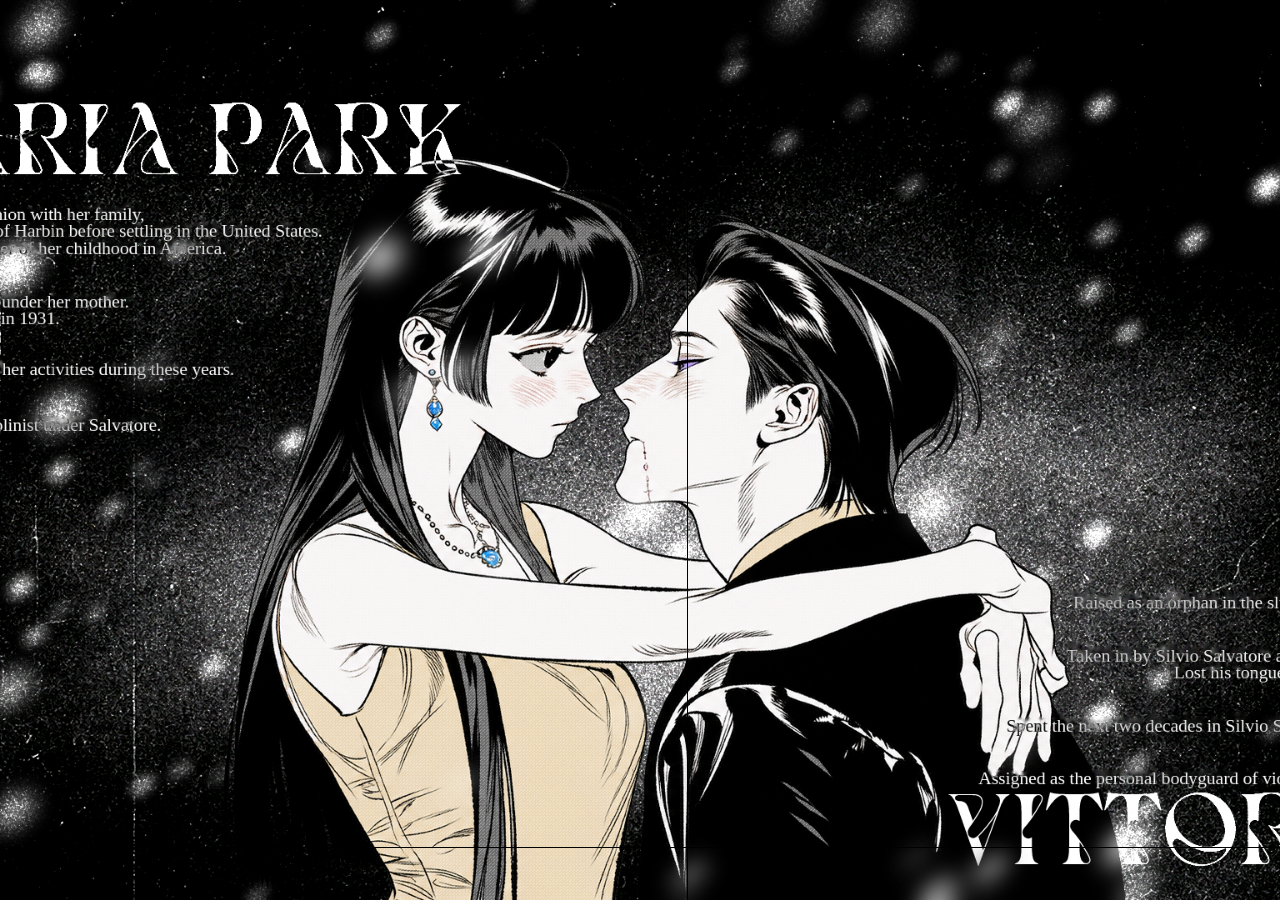
==== index.html @ 5807adc8 "Add files via upload" ====
<!doctype html>
<html lang="ko">
<head>
  <meta charset="utf-8">
  <meta name="viewport" content="width=device-width,initial-scale=1,viewport-fit=cover">
  <meta name="theme-color" content="#000000">
  <title>MARIA PARK × VITTORIO</title>
  <meta name="description" content="MARIA PARK × VITTORIO — private archive">
  <link rel="preload" as="image" href="assets/scene-static.png">
  <link rel="stylesheet" href="style.css?v=9">
  <script src="script.js?v=10" defer></script>
</head>
<body>
 <main class="viewport" id="viewport" aria-label="MARIA PARK × VITTORIO">
   <div class="scene" id="scene">
     <!-- 사용자가 제시한 눈이 고정된 원본 합성본. PSD의 Divide/노이즈/블렌딩이 화소에 포함되어 있습니다. -->
     <img class="scene-image" src="assets/scene-static.png" draggable="false" alt="">
     <!-- 실제 2(4).psd에 들어 있는 클리핑 호버 이미지; 움직이는 것은 호버 와이프뿐입니다. -->
     <img class="hover-layer hover-maria" src="assets/hover-maria.png" draggable="false" alt="">
     <img class="hover-layer hover-vittorio" src="assets/hover-vittorio.png" draggable="false" alt="">
     <!-- 기존 픽셀 글씨를 다시 겹쳐 쓰지 않도록, 해당 픽셀을 원본 배경으로 덮고 빨간 글씨를 노출. -->
     <img class="title-wipe title-clean title-clean-maria" src="assets/title-clean-maria.png" draggable="false" alt="">
     <img class="title-wipe title-red title-red-maria" src="assets/title-red-maria.png" draggable="false" alt="">
     <img class="title-wipe title-clean title-clean-vittorio" src="assets/title-clean-vittorio.png" draggable="false" alt="">
     <img class="title-wipe title-red title-red-vittorio" src="assets/title-red-vittorio.png" draggable="false" alt="">
     <svg class="hit-map" viewBox="0 0 1920 1080" xmlns="http://www.w3.org/2000/svg" aria-label="이미지와 제목 링크">
  <!-- 인물 클릭 영역은 PSD 호버 이미지의 실제 알파 모양으로 추출. 비토리오 뒤, 마리아 앞 순서. -->
  <a class="hotspot" data-link="vittorioImage" data-hover="vittorio" aria-label="비토리오 이미지 링크"><path fill-rule="evenodd" d="M999 266 L993 293 L995 299 L1019 300 L1025 324 L1020 324 L1005 309 L996 307 L1006 326 L973 350 L964 375 L969 400 L966 370 L972 355 L986 340 L998 335 L983 366 L982 382 L989 402 L983 376 L994 347 L1012 333 L1027 349 L993 400 L996 418 L990 423 L977 420 L986 426 L927 465 L945 492 L938 517 L946 530 L941 556 L929 584 L933 594 L948 604 L1001 602 L1015 609 L1025 623 L1038 667 L1066 704 L1024 772 L974 880 L966 920 L956 1048 L959 1079 L1541 1079 L1527 991 L1510 941 L1492 905 L1449 835 L1368 732 L1366 718 L1354 715 L1326 686 L1281 617 L1271 616 L1266 607 L1264 583 L1273 558 L1292 538 L1315 524 L1327 504 L1335 479 L1335 497 L1329 516 L1317 535 L1300 549 L1323 532 L1335 505 L1338 476 L1339 514 L1324 545 L1340 523 L1347 492 L1341 435 L1358 463 L1365 486 L1365 508 L1359 522 L1367 512 L1367 464 L1356 431 L1342 408 L1316 379 L1256 342 L1173 300 L1076 260 L1047 256 L1028 262 L1013 278 L1033 262 L1054 259 L1071 263 L1036 273 L1025 284 L1020 299 L999 300 L999 272 L1019 251 Z M1342 455 L1346 470 L1342 508 Z"/></a>
  <a class="hotspot" data-link="mariaImage" data-hover="maria" aria-label="마리아 이미지 링크"><path fill-rule="evenodd" d="M1453 705 L1446 695 L1406 670 L1389 651 L1385 635 L1366 628 L1354 634 L1343 652 L1303 665 L1121 690 L1065 703 L1040 670 L1016 670 L965 660 L938 650 L874 611 L842 602 L816 600 L807 557 L808 542 L834 551 L849 548 L859 527 L886 501 L888 488 L913 475 L893 424 L898 417 L912 414 L906 415 L903 411 L913 399 L934 394 L958 370 L964 347 L967 349 L963 315 L966 313 L967 318 L969 311 L984 305 L999 305 L1020 314 L1020 310 L1000 305 L1007 304 L998 300 L970 305 L956 263 L931 236 L903 226 L871 228 L876 208 L874 193 L869 183 L848 167 L864 181 L871 195 L871 210 L865 223 L780 194 L744 189 L693 194 L661 212 L630 243 L610 277 L596 319 L563 509 L539 590 L507 668 L487 750 L461 929 L459 1012 L466 1062 L463 1022 L466 916 L477 836 L473 979 L481 1065 L482 1028 L487 1063 L489 1049 L495 1063 L496 1049 L501 1064 L502 1046 L507 1065 L508 1050 L513 1066 L515 1053 L520 1068 L515 934 L528 1015 L529 1066 L543 1028 L549 1060 L554 983 L566 1059 L568 1035 L571 1058 L572 1047 L574 1058 L577 1034 L581 1052 L583 1035 L590 1053 L578 970 L599 1050 L598 1026 L606 1047 L605 1030 L613 1050 L612 1039 L620 1049 L619 1045 L623 1047 L625 1042 L652 1039 L661 1058 L653 1079 L929 1079 L968 880 L963 837 L942 796 L1021 793 L1131 779 L1289 724 L1337 713 L1360 714 L1369 722 L1369 738 L1342 755 L1344 815 L1350 848 L1360 852 L1369 839 L1367 897 L1379 906 L1378 928 L1386 932 L1393 919 L1405 909 L1407 928 L1415 933 L1434 889 L1443 915 L1452 912 L1455 838 L1475 818 L1471 798 L1457 774 Z M533 986 L540 1013 L534 1049 Z M519 920 L529 972 L530 1007 Z M528 888 L539 956 L540 988 L530 936 Z M903 243 L924 249 L945 262 L959 279 L967 306 L960 310 L940 278 Z M878 231 L903 229 L922 234 L949 254 L960 274 L928 248 Z"/></a>
  <!-- 이름은 인물보다 클릭 우선순위가 높음. 연대기는 링크를 걸지 않음. -->
  <a class="hotspot" data-link="mariaName" data-hover="maria-name" aria-label="MARIA PARK 이름 링크"><rect x="35" y="120" width="711" height="92"/></a>
  <a class="hotspot" data-link="vittorioName" data-hover="vittorio-name" aria-label="VITTORIO 이름 링크"><rect x="1330" y="948" width="555" height="95"/></a>
</svg>
     <!-- 래스터 글씨가 아닌 실제 선택 가능한 본문. PSD의 문자 레이어 좌표에 맞췄습니다. -->
     <section class="chronology maria-copy" aria-label="마리아 연대기">
      <p style="--top:0px"><strong>1920–1922</strong><span>Left the Soviet Union with her family,<br>traveling by way of Harbin before settling in the United States.<br>Spent the remainder of her childhood in America.</span></p>
      <p style="--top:105px"><strong>1922–1931</strong><span>Studied the violin under her mother.<br>Both parents died in 1931.</span></p>
      <p style="--top:186px"><strong>1933–1938</strong><span>Little is known of her activities during these years.</span></p>
      <p style="--top:253px"><strong>1940–</strong><span>Employed as a violinist under Salvatore.</span></p>
     </section>
     <section class="chronology vittorio-copy" aria-label="비토리오 연대기">
      <p style="--top:0px"><strong>1909–1919</strong><span>Raised as an orphan in the slums of New York.</span></p>
      <p style="--top:64px"><strong>1920</strong><span>Taken in by Silvio Salvatore at ten years of age.<br>Lost his tongue at Silvio's hands.</span></p>
      <p style="--top:148px"><strong>1920–1939</strong><span>Spent the next two decades in Silvio Salvatore's service.</span></p>
      <p style="--top:211px"><strong>1940–</strong><span>Assigned as the personal bodyguard of violinist Maria Park.</span></p>
     </section>
   </div>
 </main>
</body>
</html>
---- style.css ----
/* 1920x1080 PSD: desktop monitor-fixed stage; mobile cover with horizontal panning. */
:root{color-scheme:dark;--red-duration:1.6s}
*{box-sizing:border-box}
html,body{margin:0;width:100%;height:100%;overflow:hidden;background:#000}
body{font-family:"Times New Roman",Tinos,Georgia,serif}
.viewport{position:relative;width:100%;height:100svh;background:#000;overflow:hidden;touch-action:pan-y}
.scene{position:absolute;top:0;left:0;width:1920px;height:1080px;transform-origin:0 0;will-change:transform;user-select:none}
.scene-image{position:absolute;inset:0;width:1920px;height:1080px;display:block;pointer-events:none;user-select:none;-webkit-user-select:none}
/* Fixed PSD snow is already part of scene-static.png. No snow canvas, timers, animations or scrolling sheets. */
.hover-layer{position:absolute;z-index:3;display:block;pointer-events:none;user-select:none;transition:clip-path var(--red-duration) cubic-bezier(.45,0,.2,1);will-change:clip-path}
.hover-maria{mix-blend-mode:multiply;left:458px;top:167px;width:1023px;height:913px;clip-path:inset(100% 0 0 0)}
.scene[data-hover="maria"] .hover-maria{clip-path:inset(0 0 0 0)}
.hover-vittorio{mix-blend-mode:screen;left:927px;top:247px;width:616px;height:833px;clip-path:inset(0 0 100% 0)}
.scene[data-hover="vittorio"] .hover-vittorio{clip-path:inset(0 0 0 0)}
.title-wipe{position:absolute;display:block;pointer-events:none;user-select:none;transition:clip-path var(--red-duration) cubic-bezier(.45,0,.2,1);will-change:clip-path}
.title-clean{z-index:5}
.title-red{z-index:6;mix-blend-mode:difference}
.title-clean-maria,.title-red-maria{left:35px;top:123px;width:711px;height:86px;clip-path:inset(0 100% 0 0)}
.scene[data-hover="maria-name"] .title-clean-maria,.scene[data-hover="maria-name"] .title-red-maria{clip-path:inset(0 0 0 0)}
.title-clean-vittorio,.title-red-vittorio{left:1330px;top:951px;width:555px;height:88px;clip-path:inset(0 0 0 100%)}
.scene[data-hover="vittorio-name"] .title-clean-vittorio,.scene[data-hover="vittorio-name"] .title-red-vittorio{clip-path:inset(0 0 0 0)}
.hit-map{position:absolute;inset:0;width:1920px;height:1080px;z-index:10;overflow:visible}
.hotspot{cursor:pointer;outline:none}
.hotspot path,.hotspot rect{fill:transparent;stroke:none;pointer-events:all}
.hotspot:focus-visible{outline:none}
/* Chronologies are real, visible selectable HTML text, not raster images or an invisible overlay. */
.chronology{position:absolute;z-index:20;color:#fff;font-family:"Times New Roman",Tinos,Georgia,serif;font-size:22px;font-weight:400;line-height:20.5px;letter-spacing:-.16px;user-select:text;-webkit-user-select:text;cursor:text;white-space:nowrap;mix-blend-mode:difference}
.chronology p{position:absolute;top:var(--top);margin:0;padding:0;line-height:20.5px;white-space:nowrap}
.chronology strong{display:block;font-weight:700;line-height:20.5px}
.chronology span{display:block;line-height:20.5px}
.chronology::selection,.chronology *::selection{color:white;background:rgba(140,165,230,.52)}
.maria-copy{left:35px;top:226px;width:548px;height:290px;text-align:left}
.vittorio-copy{left:1362px;top:692px;width:523px;height:248px;text-align:right}
.vittorio-copy p{right:0}
@media (max-width:700px) and (orientation:portrait){.viewport{touch-action:none}}
@media (prefers-reduced-motion:reduce){.title-wipe,.hover-layer{transition:none!important}}
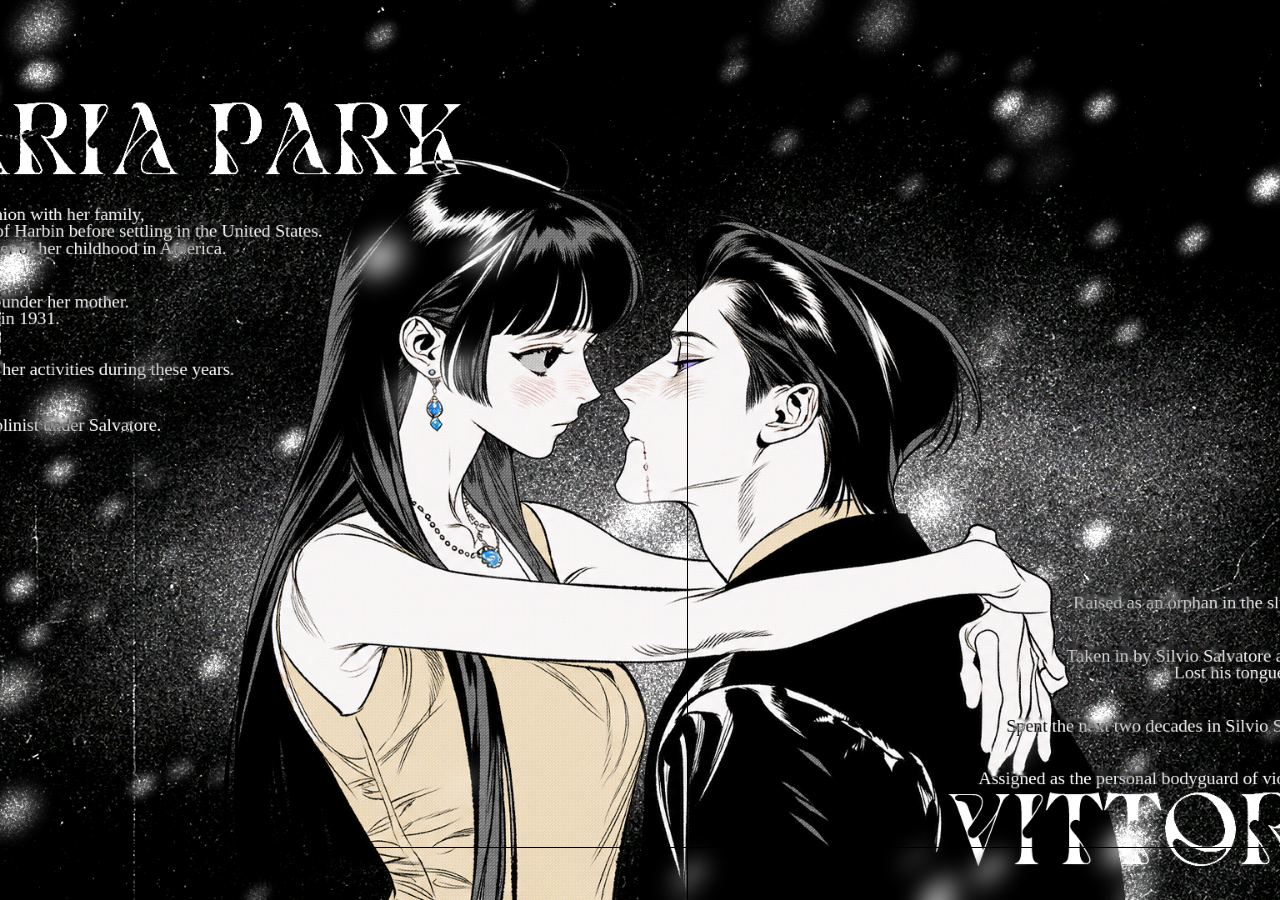
==== commit b24e43a9: "Add files via upload" ====
--- a/index.html
+++ b/index.html
@@ -7,8 +7,8 @@
   <title>MARIA PARK × VITTORIO</title>
   <meta name="description" content="MARIA PARK × VITTORIO — private archive">
   <link rel="preload" as="image" href="assets/scene-static.png">
-  <link rel="stylesheet" href="style.css?v=9">
-  <script src="script.js?v=10" defer></script>
+  <link rel="stylesheet" href="style.css?v=11">
+  <script src="script.js?v=11" defer></script>
 </head>
 <body>
  <main class="viewport" id="viewport" aria-label="MARIA PARK × VITTORIO">
@@ -22,6 +22,8 @@
      <img class="title-wipe title-clean title-clean-maria" src="assets/title-clean-maria.png" draggable="false" alt="">
      <img class="title-wipe title-red title-red-maria" src="assets/title-red-maria.png" draggable="false" alt="">
      <img class="title-wipe title-clean title-clean-vittorio" src="assets/title-clean-vittorio.png" draggable="false" alt="">
+     <!-- 원래 자리의 글씨는 clean 으로 지우고, 작업 표시줄에 가리지 않도록 올린 위치에 흰 글씨를 다시 그림 -->
+     <img class="title-wipe title-white-vittorio" src="assets/title-white-vittorio.png" draggable="false" alt="">
      <img class="title-wipe title-red title-red-vittorio" src="assets/title-red-vittorio.png" draggable="false" alt="">
      <svg class="hit-map" viewBox="0 0 1920 1080" xmlns="http://www.w3.org/2000/svg" aria-label="이미지와 제목 링크">
   <!-- 인물 클릭 영역은 PSD 호버 이미지의 실제 알파 모양으로 추출. 비토리오 뒤, 마리아 앞 순서. -->
--- a/style.css
+++ b/style.css
@@ -32,5 +32,11 @@
 .maria-copy{left:35px;top:226px;width:548px;height:290px;text-align:left}
 .vittorio-copy{left:1362px;top:692px;width:523px;height:248px;text-align:right}
 .vittorio-copy p{right:0}
+/* v11: 비토리오 이름·연대기를 작업 표시줄 높이(--lift)만큼 위로 */
+.title-clean-vittorio{clip-path:none!important;transition:none}
+.title-red-vittorio,.title-white-vittorio{top:calc(951px - var(--lift,0px))}
+.title-white-vittorio{left:1330px;width:555px;height:88px;z-index:5;clip-path:inset(0 0 0 0)}
+.scene[data-hover="vittorio-name"] .title-white-vittorio{clip-path:inset(0 100% 0 0)}
+.vittorio-copy{top:calc(692px - var(--lift,0px))}
 @media (max-width:700px) and (orientation:portrait){.viewport{touch-action:none}}
 @media (prefers-reduced-motion:reduce){.title-wipe,.hover-layer{transition:none!important}}
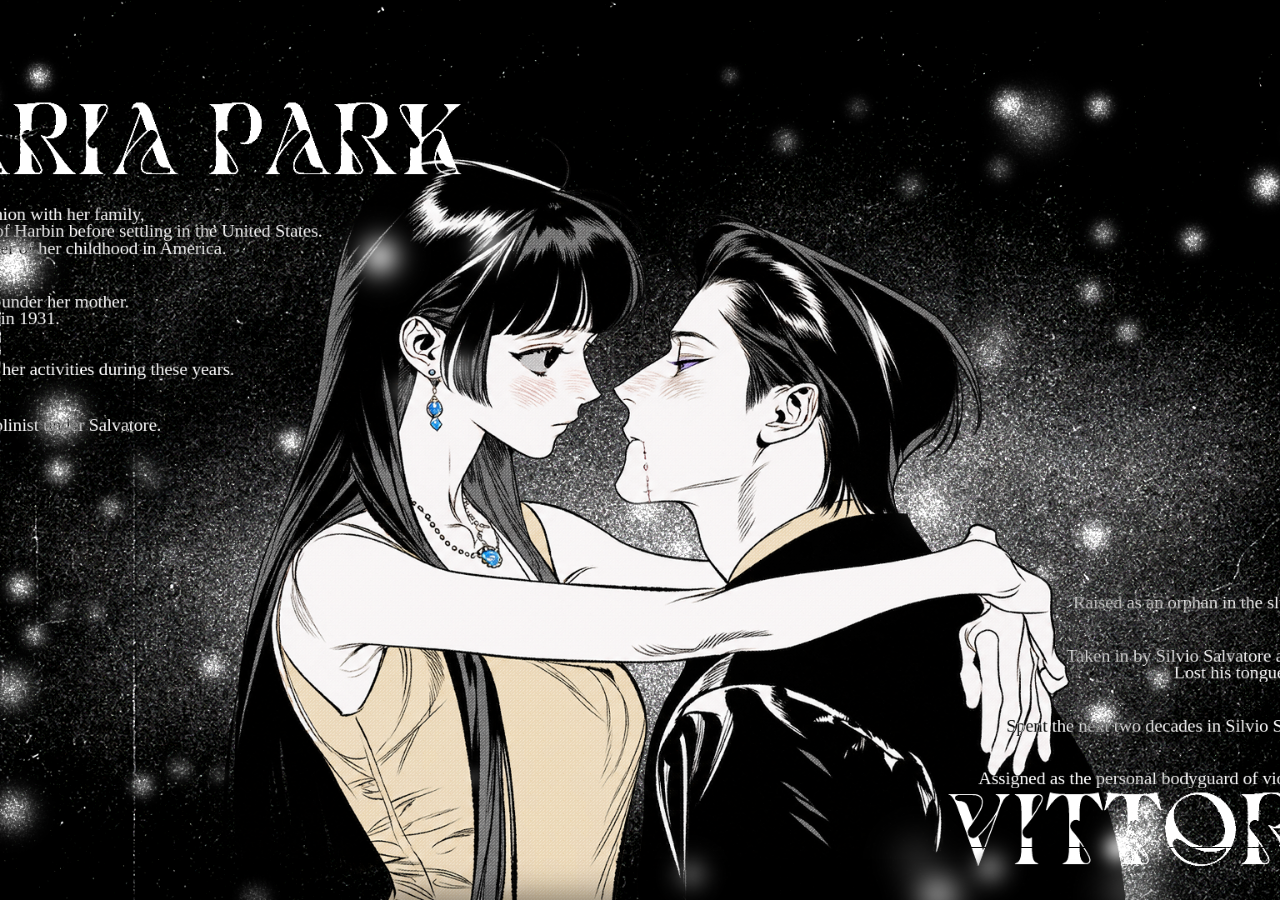
==== commit a989e74f: "Add files via upload" ====
--- a/index.html
+++ b/index.html
@@ -7,8 +7,12 @@
   <title>MARIA PARK × VITTORIO</title>
   <meta name="description" content="MARIA PARK × VITTORIO — private archive">
   <link rel="preload" as="image" href="assets/scene-static.png">
-  <link rel="stylesheet" href="style.css?v=11">
-  <script src="script.js?v=11" defer></script>
+  <link rel="preconnect" href="https://fonts.googleapis.com"><link rel="preconnect" href="https://fonts.gstatic.com" crossorigin>
+  <link rel="stylesheet" href="https://fonts.googleapis.com/css2?family=Cormorant+Garamond:ital,wght@1,500;1,600;1,700&display=swap">
+  <link rel="stylesheet" href="style.css?v=13">
+  <script src="script.js?v=13" defer></script>
+  <script src="snow.js?v=1" defer></script>
+  <script src="notebook.js?v=2" defer></script>
 </head>
 <body>
  <main class="viewport" id="viewport" aria-label="MARIA PARK × VITTORIO">
@@ -21,7 +25,6 @@
      <!-- 기존 픽셀 글씨를 다시 겹쳐 쓰지 않도록, 해당 픽셀을 원본 배경으로 덮고 빨간 글씨를 노출. -->
      <img class="title-wipe title-clean title-clean-maria" src="assets/title-clean-maria.png" draggable="false" alt="">
      <img class="title-wipe title-red title-red-maria" src="assets/title-red-maria.png" draggable="false" alt="">
-     <img class="title-wipe title-clean title-clean-vittorio" src="assets/title-clean-vittorio.png" draggable="false" alt="">
      <!-- 원래 자리의 글씨는 clean 으로 지우고, 작업 표시줄에 가리지 않도록 올린 위치에 흰 글씨를 다시 그림 -->
      <img class="title-wipe title-white-vittorio" src="assets/title-white-vittorio.png" draggable="false" alt="">
      <img class="title-wipe title-red title-red-vittorio" src="assets/title-red-vittorio.png" draggable="false" alt="">
@@ -42,10 +45,16 @@
      </section>
      <section class="chronology vittorio-copy" aria-label="비토리오 연대기">
       <p style="--top:0px"><strong>1909–1919</strong><span>Raised as an orphan in the slums of New York.</span></p>
-      <p style="--top:64px"><strong>1920</strong><span>Taken in by Silvio Salvatore at ten years of age.<br>Lost his tongue at Silvio's hands.</span></p>
+      <p style="--top:64px"><strong>1920</strong><span class="note-trigger" role="button" tabindex="0" aria-label="비토리오의 수첩 열기">Taken in by Silvio Salvatore at ten years of age.<br>Lost his tongue at Silvio's hands.</span></p>
       <p style="--top:148px"><strong>1920–1939</strong><span>Spent the next two decades in Silvio Salvatore's service.</span></p>
       <p style="--top:211px"><strong>1940–</strong><span>Assigned as the personal bodyguard of violinist Maria Park.</span></p>
      </section>
+     <!-- 비토리오의 몰스킨 포켓 수첩 -->
+     <aside class="notebook" id="notebook" aria-live="polite" hidden>
+       <div class="nb-cover"></div>
+       <div class="nb-page" id="nbPage"><div class="nb-date" id="nbDate"></div><div class="nb-text" id="nbText"></div></div>
+       <div class="nb-band"></div><div class="nb-ribbon"></div>
+     </aside>
    </div>
  </main>
 </body>
--- a/style.css
+++ b/style.css
@@ -33,10 +33,57 @@
 .vittorio-copy{left:1362px;top:692px;width:523px;height:248px;text-align:right}
 .vittorio-copy p{right:0}
 /* v11: 비토리오 이름·연대기를 작업 표시줄 높이(--lift)만큼 위로 */
-.title-clean-vittorio{clip-path:none!important;transition:none}
 .title-red-vittorio,.title-white-vittorio{top:calc(951px - var(--lift,0px))}
 .title-white-vittorio{left:1330px;width:555px;height:88px;z-index:5;clip-path:inset(0 0 0 0)}
 .scene[data-hover="vittorio-name"] .title-white-vittorio{clip-path:inset(0 100% 0 0)}
 .vittorio-copy{top:calc(692px - var(--lift,0px))}
 @media (max-width:700px) and (orientation:portrait){.viewport{touch-action:none}}
 @media (prefers-reduced-motion:reduce){.title-wipe,.hover-layer{transition:none!important}}
+
+/* 윤전기 전환 */
+.press-sheet{position:fixed;inset:0;z-index:1000;transform:translateY(101%);pointer-events:none;background:#e3d0c1;
+  transition:transform 1.1s cubic-bezier(.3,.1,.2,1);box-shadow:0 -14px 30px rgba(0,0,0,.45)}
+.press-sheet.rolling{transform:translateY(0)}
+.press-sheet iframe{width:100%;height:100%;border:0;display:block}
+@media (prefers-reduced-motion:reduce){.press-sheet{transition-duration:.01s}}
+
+/* 실시간 눈 캔버스 (정지 이미지 위에 겹침) */
+.scene-canvas{position:absolute;inset:0;width:1920px;height:1080px;display:block;pointer-events:none;opacity:0;transition:opacity .4s}
+.scene-canvas.on{opacity:1}
+
+/* 비토리오 연대기 "Taken in…" — 이름처럼 오른쪽→왼쪽으로 붉어짐 (부모가 difference) */
+.note-trigger{cursor:pointer;outline:none;color:transparent;-webkit-background-clip:text;background-clip:text;
+  background-image:linear-gradient(to left,#f00 50%,#fff 50%);background-size:200% 100%;background-position:0 0;
+  transition:background-position var(--red-duration) cubic-bezier(.45,0,.2,1)}
+.note-trigger:hover,.note-trigger:focus-visible,.notebook-open .note-trigger{background-position:100% 0}
+.note-trigger::selection{color:#fff}
+
+/* ── 몰스킨 포켓 수첩 (9 × 14 cm 비율) ── */
+.notebook{position:absolute;z-index:30;left:1545px;top:calc(205px - var(--lift,0px));width:290px;height:440px;
+  transform-origin:80% 100%;animation:nb-in .45s cubic-bezier(.2,.8,.3,1);user-select:text}
+.notebook[hidden]{display:none}
+.notebook.closing{animation:nb-out .3s ease-in forwards}
+@keyframes nb-in{from{opacity:0;transform:translate(10px,80px) rotate(-6deg) scale(.55)}to{opacity:1;transform:rotate(2deg)}}
+@keyframes nb-out{to{opacity:0;transform:translate(10px,80px) rotate(-6deg) scale(.55)}}
+.notebook{transform:rotate(2deg)}
+.nb-cover{position:absolute;inset:-7px -9px -7px -7px;border-radius:9px 12px 12px 9px;background:#151414;
+  box-shadow:0 18px 40px rgba(0,0,0,.55),inset 0 0 0 1px rgba(255,255,255,.05)}
+.nb-page{position:absolute;inset:0;border-radius:4px 9px 9px 4px;overflow:hidden;cursor:pointer;
+  background:
+    repeating-linear-gradient(to bottom,transparent 0 25px,rgba(120,105,85,.32) 25px 26px) 0 52px/100% calc(100% - 76px) no-repeat,
+    url(assets/news/paper-grain.png) 0 0/400px,
+    #f2e9d3;
+  background-blend-mode:normal,multiply,normal;
+  box-shadow:inset 10px 0 14px -10px rgba(0,0,0,.35);
+  padding:24px 46px 22px 28px;transform-origin:0 50%}
+.nb-page.turn{animation:nb-turn .5s cubic-bezier(.3,.7,.3,1)}
+@keyframes nb-turn{0%{transform:perspective(900px) rotateY(-75deg);filter:brightness(.8)}100%{transform:none}}
+.nb-date{height:32px;text-align:right;font:600 italic 14px/1 "Cormorant Garamond",Georgia,serif;color:rgba(45,35,70,.7);letter-spacing:.02em}
+.nb-text{font:500 italic 18px/26px "Cormorant Garamond","Noto Serif KR",Georgia,serif;color:#2d2346;
+  letter-spacing:-.025em;word-spacing:.05em;white-space:normal;text-shadow:.3px .3px 0 rgba(45,35,70,.35),0 0 .6px rgba(45,35,70,.45)}
+.nb-text.heavy{font-weight:700;letter-spacing:-.035em;text-shadow:.4px .4px 0 rgba(45,35,70,.5),0 0 1.1px rgba(45,35,70,.6)}
+.nb-text.soft{border-radius:2px}
+.nb-text .cat{display:inline-block;margin-left:.4em;font-style:normal;font-weight:600;font-family:"Courier New",monospace;font-size:15px;letter-spacing:-.04em;transform:rotate(-4deg)}
+.nb-band{position:absolute;top:-7px;bottom:-7px;right:22px;width:9px;background:#0d0d0d;border-radius:2px;box-shadow:-1px 0 2px rgba(0,0,0,.4);pointer-events:none}
+.nb-ribbon{position:absolute;left:120px;bottom:-52px;width:9px;height:62px;background:#4a1216;clip-path:polygon(0 0,100% 0,100% 100%,50% 82%,0 100%);pointer-events:none}
+@media (prefers-reduced-motion:reduce){.notebook,.nb-page.turn,.notebook.closing{animation:none}}
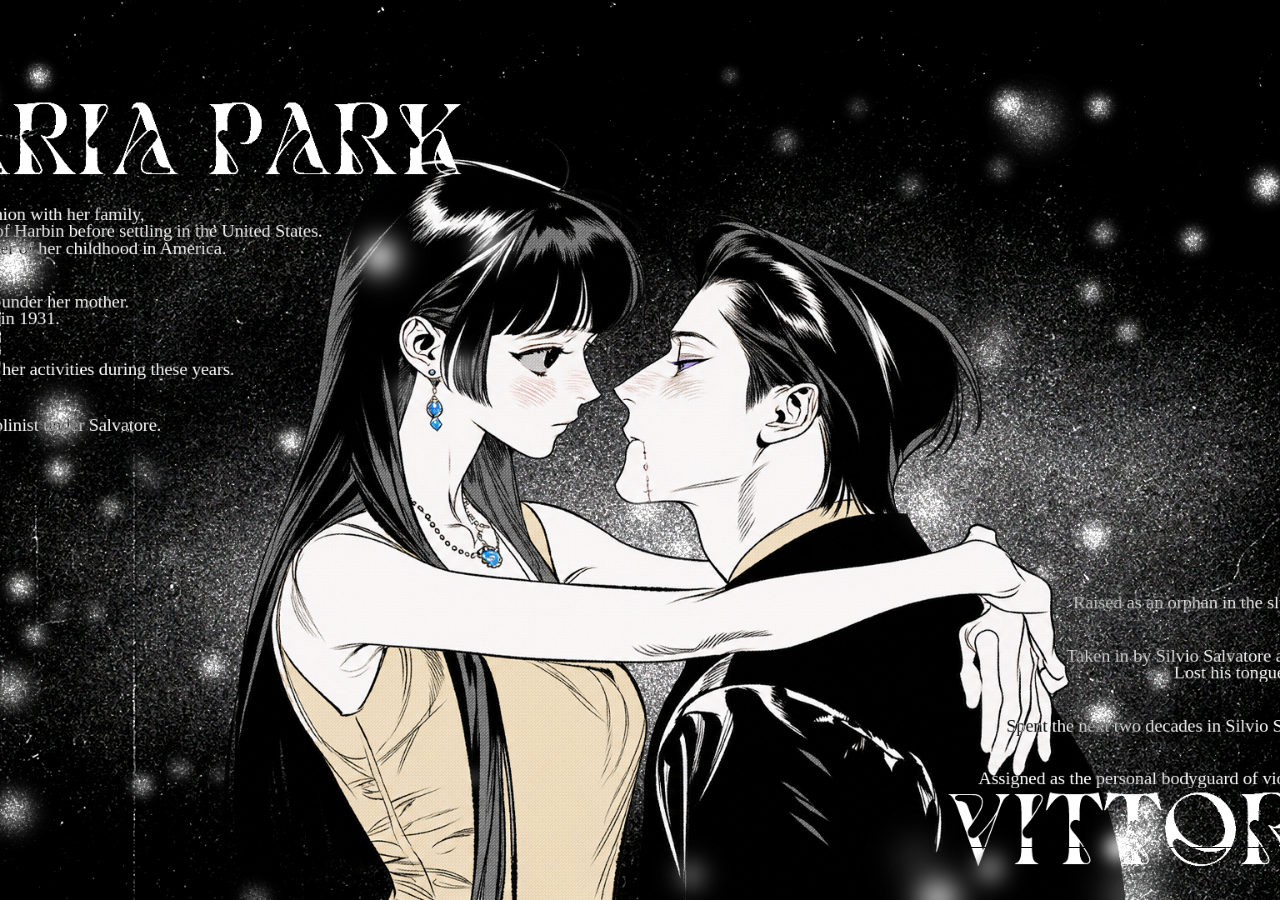
==== commit 66e5f10a: "Add files via upload" ====
--- a/index.html
+++ b/index.html
@@ -9,9 +9,9 @@
   <link rel="preload" as="image" href="assets/scene-static.png">
   <link rel="preconnect" href="https://fonts.googleapis.com"><link rel="preconnect" href="https://fonts.gstatic.com" crossorigin>
   <link rel="stylesheet" href="https://fonts.googleapis.com/css2?family=Cormorant+Garamond:ital,wght@1,500;1,600;1,700&display=swap">
-  <link rel="stylesheet" href="style.css?v=13">
-  <script src="script.js?v=13" defer></script>
-  <script src="snow.js?v=1" defer></script>
+  <link rel="stylesheet" href="style.css?v=16">
+  <script src="script.js?v=16" defer></script>
+  <script src="snow.js?v=2" defer></script>
   <script src="notebook.js?v=2" defer></script>
 </head>
 <body>
@@ -20,8 +20,8 @@
      <!-- 사용자가 제시한 눈이 고정된 원본 합성본. PSD의 Divide/노이즈/블렌딩이 화소에 포함되어 있습니다. -->
      <img class="scene-image" src="assets/scene-static.png" draggable="false" alt="">
      <!-- 실제 2(4).psd에 들어 있는 클리핑 호버 이미지; 움직이는 것은 호버 와이프뿐입니다. -->
-     <img class="hover-layer hover-maria" src="assets/hover-maria.png" draggable="false" alt="">
-     <img class="hover-layer hover-vittorio" src="assets/hover-vittorio.png" draggable="false" alt="">
+     <img class="hover-layer hover-maria" src="assets/hover-maria.png?v=2" draggable="false" alt="">
+     <img class="hover-layer hover-vittorio" src="assets/hover-vittorio.png?v=2" draggable="false" alt="">
      <!-- 기존 픽셀 글씨를 다시 겹쳐 쓰지 않도록, 해당 픽셀을 원본 배경으로 덮고 빨간 글씨를 노출. -->
      <img class="title-wipe title-clean title-clean-maria" src="assets/title-clean-maria.png" draggable="false" alt="">
      <img class="title-wipe title-red title-red-maria" src="assets/title-red-maria.png" draggable="false" alt="">
--- a/style.css
+++ b/style.css
@@ -10,7 +10,7 @@
 .hover-layer{position:absolute;z-index:3;display:block;pointer-events:none;user-select:none;transition:clip-path var(--red-duration) cubic-bezier(.45,0,.2,1);will-change:clip-path}
 .hover-maria{mix-blend-mode:multiply;left:458px;top:167px;width:1023px;height:913px;clip-path:inset(100% 0 0 0)}
 .scene[data-hover="maria"] .hover-maria{clip-path:inset(0 0 0 0)}
-.hover-vittorio{mix-blend-mode:screen;left:927px;top:247px;width:616px;height:833px;clip-path:inset(0 0 100% 0)}
+.hover-vittorio{mix-blend-mode:screen;left:927px;top:248px;width:615px;height:832px;clip-path:inset(0 0 100% 0)}
 .scene[data-hover="vittorio"] .hover-vittorio{clip-path:inset(0 0 0 0)}
 .title-wipe{position:absolute;display:block;pointer-events:none;user-select:none;transition:clip-path var(--red-duration) cubic-bezier(.45,0,.2,1);will-change:clip-path}
 .title-clean{z-index:5}
@@ -41,8 +41,9 @@
 @media (prefers-reduced-motion:reduce){.title-wipe,.hover-layer{transition:none!important}}
 
 /* 윤전기 전환 */
-.press-sheet{position:fixed;inset:0;z-index:1000;transform:translateY(101%);pointer-events:none;background:#e3d0c1;
+.press-sheet{display:none;position:fixed;inset:0;z-index:1000;transform:translateY(101%);pointer-events:none;background:#e3d0c1;
   transition:transform 1.1s cubic-bezier(.3,.1,.2,1);box-shadow:0 -14px 30px rgba(0,0,0,.45)}
+.press-sheet.show{display:block}
 .press-sheet.rolling{transform:translateY(0)}
 .press-sheet iframe{width:100%;height:100%;border:0;display:block}
 @media (prefers-reduced-motion:reduce){.press-sheet{transition-duration:.01s}}
@@ -87,3 +88,10 @@
 .nb-band{position:absolute;top:-7px;bottom:-7px;right:22px;width:9px;background:#0d0d0d;border-radius:2px;box-shadow:-1px 0 2px rgba(0,0,0,.4);pointer-events:none}
 .nb-ribbon{position:absolute;left:120px;bottom:-52px;width:9px;height:62px;background:#4a1216;clip-path:polygon(0 0,100% 0,100% 100%,50% 82%,0 100%);pointer-events:none}
 @media (prefers-reduced-motion:reduce){.notebook,.nb-page.turn,.notebook.closing{animation:none}}
+
+/* 모바일 드래그 안내 */
+.pan-hint{position:fixed;left:50%;bottom:calc(22px + env(safe-area-inset-bottom));transform:translateX(-50%);z-index:900;
+  font:400 13px/1 "Times New Roman",Georgia,serif;letter-spacing:.3em;color:#fff;mix-blend-mode:difference;pointer-events:none;
+  animation:hint-in .6s 1s both;transition:opacity .8s}
+.pan-hint.gone{opacity:0}
+@keyframes hint-in{from{opacity:0;transform:translate(-50%,6px)}}
